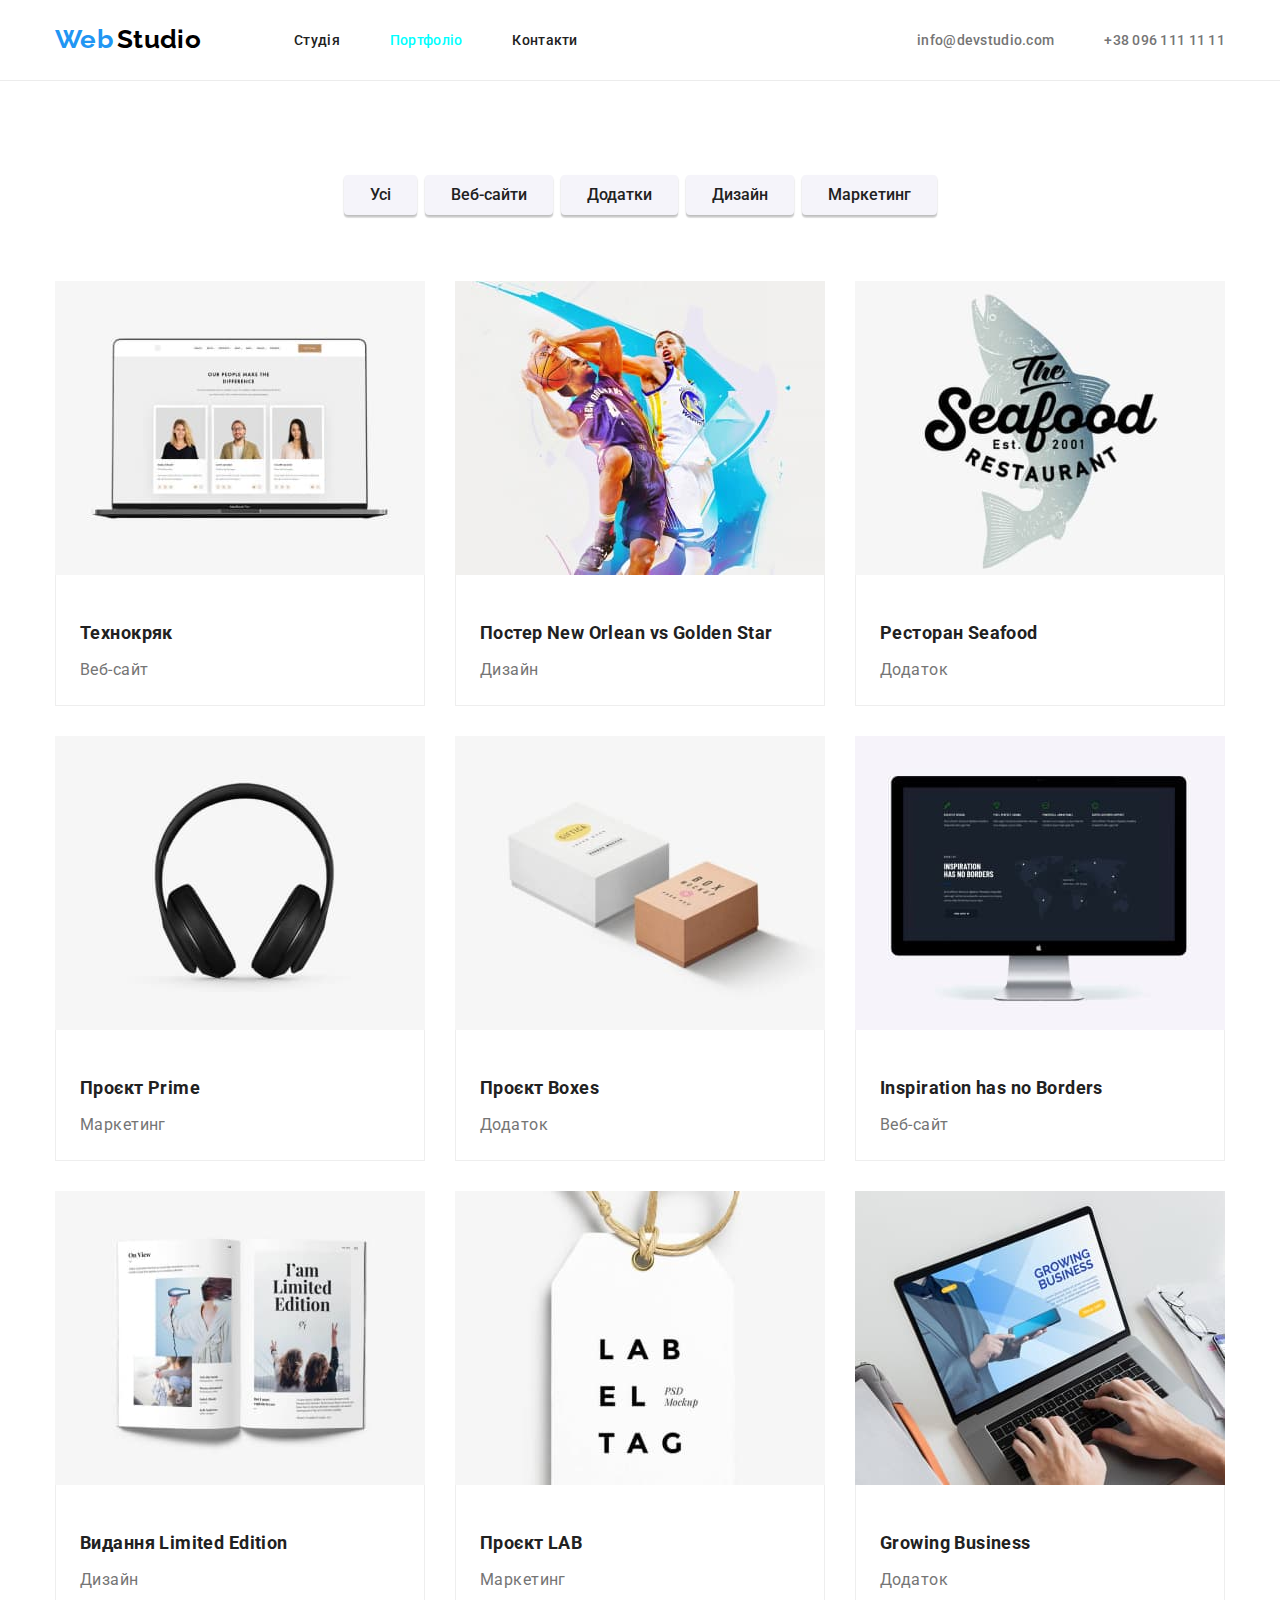
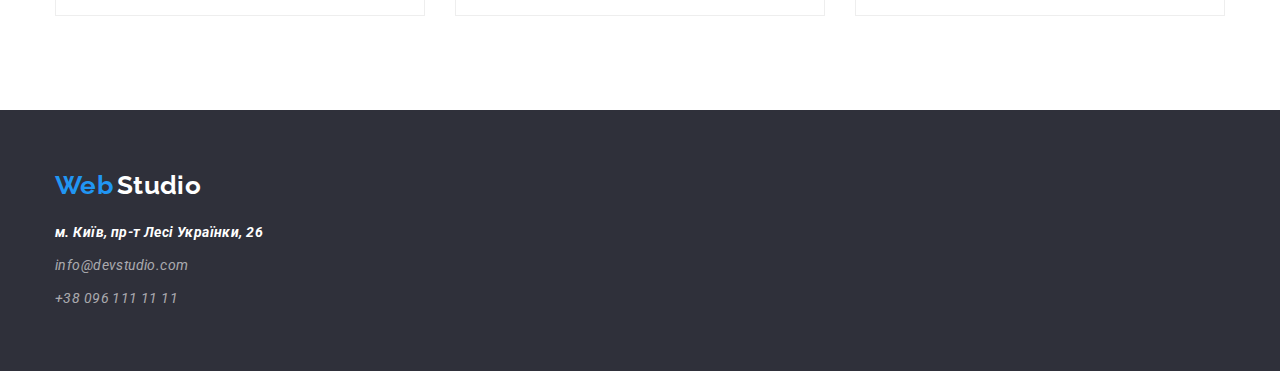
==== portfolio.html @ d98c84aa "start" ====
<!DOCTYPE html>
<html lang="uk">
  <head>
    <meta charset="UTF-8" />
    <meta http-equiv="X-UA-Compatible" content="IE=edge" />
    <meta name="viewport" content="width=device-width, initial-scale=1.0" />
    <title>Портфоліо</title>
    <link rel="stylesheet" href="./styles/styles.css" />
    <link
      href="https://fonts.googleapis.com/css2?family=Raleway:wght@700&family=Roboto:wght@400;500;700;900&display=swap"
      rel="stylesheet"
    />
    <link
      rel="stylesheet"
      href="https://cdnjs.cloudflare.com/ajax/libs/modern-normalize/1.1.0/modern-normalize.min.css"
    />
    
  </head>
  <body class="page">
    <header class="header">
      <div class="container">
        <div class="main-nav">
          <a href="https://denysabramets.github.io/goit-markup-hw-02/index.html" class="logo">
            <span lang="en" class="logo-link">Web</span>
            <span lang="en" class="logo-black">Studio</span>
          </a>
        
          <nav>
            <ul class="site-nav list">
              <li class="item"><a href="./index.html" class="link">Студія</a></li>
              <li class="item"><a href="./portfolio.html" class="link current">Портфоліо</a></li>
              <li class="item"><a href="#" class="link">Контакти</a></li>
            </ul>
          </nav>
          <ul class="link-nav list">
            <li class="item">
              <a href="mailto:info@devstudio.com" class="link">info@devstudio.com</a>
            </li>
            <li class="item">
              <a href="tel:+380961111111" class="link">+38 096 111 11 11</a>
            </li>
          </ul>
        </div>
    </div>
    </header>
    <main>
      <section class=" section ">
        <div class="container">
        <h1 hidden class="visually-hidden">Фільтри</h1>
        <ul class="filters list">
          <li class="box"><button type="button" class="button">Усі</button></li>
          <li class="box"><button type="button" class="button">Веб-сайти</button></li>
          <li class="box"><button type="button" class="button">Додатки</button></li>
          <li class="box"><button type="button" class="button">Дизайн</button></li>
          <li class="box"><button type="button" class="button">Маркетинг</button></li>
        </ul>
      
          <ul class="gallery list">
            <li class="card">
              <div ><a href=""  class="text-card">
                <img src="./images/photo1.jpg" alt="відкритий ноутбук із сторінкою" width="370" />
                <div class="box"><h2 class="gallery-item">Технокряк</h2>
                <p class="gallery-text">Веб-сайт</p></div>
              </a></div>
            </li>
            <li class="card">
              <div ><a href=""  class="text-card"><img src="./images/photo2.jpg" alt="два гравця іграють у баскетбол" width="370" />
                <div class="box"><h2 class="gallery-item" lang="en">Постер New Orlean vs Golden Star</h2>
                <p class="gallery-text">Дизайн</p></div>
              </a></div>
            </li>
            <li class="card">
              <div ><a href=""  class="text-card"><img src="./images/photo3.jpg" alt="лого" width="370" />
                <div class="box"><h2 class="gallery-item" lang="en">Ресторан Seafood</h2>
                <p class="gallery-text">Додаток</p></div>
              </a></div>
            </li>
            <li class="card">
              
              <div ><a href=""  class="text-card"><img src="./images/photo4.jpg" alt="навушники" width="370" />
                <div class="box"><h2 class="gallery-item" lang="en">Проєкт Prime</h2>
                <p class="gallery-text">Маркетинг</p></div>
              </a></div>
            </li>
            <li class="card"> 
              <div ><a href=""  class="text-card"><img src="./images/photo5.jpg" alt="навушники" width="370" />
                <div class="box"><h2 class="gallery-item" lang="en">Проєкт Boxes</h2>
                <p class="gallery-text">Додаток</p></div>
              </a></div>
            </li>
            <li class="card">
              <div ><a href="" class="text-card"><img src="./images/photo6.jpg" alt="дві коробки" width="370" />
                <div class="box"><h2 class="gallery-item" lang="en">Inspiration has no Borders</h2>
                <p class="gallery-text">Веб-сайт</p></div>
              </a></div>
            </li>
            <li class="card">
              <div ><a href=""  class="text-card"><img src="./images/photo7.jpg" alt="книга" width="370" />
                <div class="box"><h2 class="gallery-item" lang="en">Видання Limited Edition</h2>
                <p class="gallery-text">Дизайн</p></div>
              </a></div>
            </li>
            <li class="card">
              <div ><a href="" class="text-card"><img src="./images/photo8.jpg" alt="лого компаніЇ" width="370" />
                <div class="box"><h2 class="gallery-item" lang="en">Проєкт LAB</h2>
                <p class="gallery-text">Маркетинг</p></div>
              </a></div>
            </li>
            <li class="card">
              <div ><a href="" class="text-card"><img src="./images/photo9.jpg" alt="ноутбук і лого компаніЇ" width="370" />
                <div class="box"><h2 class="gallery-item" lang="en">Growing Business</h2>
                <p class="gallery-text">Додаток</p></div>
              </a></div>
            </li>
          </ul>
          </div>
        
      
      </section>
    </main>

    <footer class="footer">
      <div class="container">
        <div class="down"><a href="https://denysabramets.github.io/goit-markup-hw-02/index.html" class="logo ">
            <span lang="en" class="logo-link">Web</span>
            <span lang="en" class="logo-header">Studio</span>
          </a></div>
        <address class="address">
          <ul class="list">
            <li class="adress-up">
              <a href="https://goo.gl/maps/JBx5iPBna97AmBD86" target="_blank" rel="noopener noreferrer noflow"
                class="address-map">м. Київ, пр-т Лесі Українки, 26</a>
            </li>
            <li class="adress-down">
              <a href="mailto:info@devstudio.com" class="address-text">info@devstudio.com</a>
            </li>
            <li class="adress-down">
              <a href="tel:+380961111111" class="address-text">+38 096 111 11 11</a>
            </li>
          </ul>
        </address>
      </div>
    </footer>
  </body>
</html>
---- styles/styles.css ----
:root {
  --primary-text-color: #212121;
  --title-text-color: #757575;
  --white-color: #ffffff;
  --blue-color: #2196f3;
  --black-color: #000000;
  --address-text-color: rgba(255, 255, 255, 0.6);
  --primary-background: #f5f5f5;
  --secondary-background: #2f303a;
  --section-background: #f5f4fa;
}
.list {
  list-style: none;
  padding: 0;
  margin: 0;
}

.container {
  margin-left: auto;
  margin-right: auto;
  width: 1200px;
  padding-left: 15px;
  padding-right: 15px;
}

.section {
  padding-top: 94px;
  padding-bottom: 94px;
}
.page {
  background-color: var(--white-color);
  color: var(--primary-text-color);
  font-family: Roboto, sans-serif;
  font-weight: 700;
  letter-spacing: 0.03em;
  font-size: 14px;
}
.logo-link {
  color: #2196f3;
  font-family: "Raleway", sans-serif;

  font-size: 26px;
  line-height: 1.2;
}

.header {
  border-bottom: 1px solid #ececec;
}
.logo-header {
  color: var(--white-color);
  font-family: "Raleway", sans-serif;
  font-size: 26px;
  line-height: 1.2;
}
.logo-black {
  color: var(--black-color);
  font-family: "Raleway", sans-serif;
  font-size: 26px;
  line-height: 1.2;
}

/* Навігація */
.up {
  margin-left: 215px;
}

.site-nav {
  display: flex;
  margin-left: 93px;
}
.site-nav .item + .item {
  margin-left: 50px;
}
/* .site-nav>.item:not(:last-child){
  margin-right: 50px;
} */
.link-nav {
  display: flex;
  align-items: baseline;
  margin-left: auto;
}
.link-nav .item + .item {
  margin-left: 50px;
}
.main-nav {
  display: flex;
  align-items: center;
}
.site-nav .link {
  display: block;
  padding-top: 32px;
  padding-bottom: 32px;
  font-weight: 500;
  line-height: 1.15;
  letter-spacing: 0.02em;
  text-decoration: none;
  color: var(--primary-text-color);
}
.site-nav .link:hover,
.site-nav .link:focus {
  color: var(--blue-color);
}

.logo-black:active,
.logo-link:active,
.site-nav .link:active {
  color: red;
}
.site-nav .link.current {
  color: aqua;
}
.link-nav .link {
  font-weight: 500;
  line-height: 1.15;
  letter-spacing: 0.02em;
  text-decoration: none;
  color: var(--title-text-color);
}
.link-nav .link:hover,
.link-nav .link:focus {
  color: var(--blue-color);
}
.link-nav .link:active {
  color: tomato;
}
/* class="Hero" */
.hero {
  background-color: var(--secondary-background);
  height: 600px;

  text-align: center;
}
.hero .title {
  color: var(--white-color);
  margin-top: 0;
  margin-bottom: 30px;
  padding-top: 200px;
  font-weight: 900;
  font-size: 44px;
  line-height: 1.36;
  text-align: center;
  letter-spacing: 0.06em;
  text-transform: uppercase;
  
}

/* class="Features" */
.features-text {
  color: var(--title-text-color);

  font-weight: 400;
  line-height: 1.71;
  margin-top: 10px;
  margin-bottom: 0px;
  min-width: 270px;
}
.features {
  display: flex;
 
}
.features .box + .box {
  margin-right: 30px;
}
.features .box {
  display: block;
}

.flex {
  display: flex;
}

.flex .box + .box {
  margin-left: 30px;
}

.features-title {
  margin-top: 0px;
  margin-bottom: 0px;
  font-weight: 700;
  font-size: 14px;
  line-height: 16px;
  letter-spacing: 0.03em;
  text-transform: uppercase;
  color: var(--primary-text-color);
}

/* class="TEAM" */
.section .team,
.section .item {
  font-size: 36px;
  line-height: 1.17;
  text-align: center;
  margin-top: 0px;
  margin-bottom: 50px;
}

.first {
  padding-top: 94px;
  padding-bottom: 0px;
}


.list-team {
  display: flex;
}

.section-image {
  box-shadow: 0px 1px 3px rgba(0, 0, 0, 0.12), 0px 1px 1px rgba(0, 0, 0, 0.14),
    0px 2px 1px rgba(0, 0, 0, 0.2);
  border-radius: 0px 0px 4px 4px;
  background-color: #ffffff;
  width: 270px;
  text-align: center;
}
.section-image .name {
  margin-top: 30px;
  margin-bottom: 0px;
}
.section-image .img {
  display: block;
}
.section-image:not(:last-child) {
  margin-right: 30px;
}
.last {
  background-color: var(--section-background);
}



.list-team .text {
  color: var(--title-text-color);
  font-weight: 400;
  font-size: 16px;
  line-height: 1.19;
  margin-bottom: 30px;
  margin-top: 10px;
}
/* Футер */
.footer {
  background-color: var(--secondary-background);
}
.down {
  padding-top: 60px;
}

.address-text {
  color: var(--address-text-color);
  font-weight: 400;
  line-height: 1.71;

  text-decoration: none;
}
.address-map {
  color: var(--white-color);

  line-height: 1.71;

  text-decoration: none;
  
}
.adress-up {
  padding-top: 20px;
}
.adress-down {
  margin-top: 9px;
  

}
.address{
  padding-bottom: 60px;
}

.address-text:hover,
.address-text:focus {
  color: var(--blue-color);
}
.address-text:active,
.address-map:active {
  color: tomato;
}
/* Button */
.hero .button {
  background-color: var(--blue-color);
  color: var(--white-color);
  cursor: pointer;
  font-family: inherit;
  font-size: 16px;
  line-height: 1.88;
  letter-spacing: 0.06em;
  border: 0;
  box-shadow: 0px 4px 4px rgba(0, 0, 0, 0.15);
  border-radius: 4px;
  padding: 10px 32px;
  display: inline-block;
  min-width: 216px;
  text-align: center;
}
/* ПОРТФОЛІО */

/* Кнопки Флекс */
.filters {
  display: flex;
  justify-content: center;
  margin-bottom: 66px;
}
.filters .box + .box {
  margin-left: 8px;
}
.gallery {
  display: flex;
  flex-wrap: wrap;
  width: 1200px;
}
.gallery .card {
  width: 370px;
  margin-right: 30px;
  margin-bottom: 30px;
}

.card {
  background-color: var(--white-color);
  display: block;
}
img {
  display: block;
}
.gallery .card:nth-child(3n) {
  margin-right: 0;
}

.gallery .card:nth-last-child(-n + 3) {
  margin-bottom: 0;
}

.text-card,
.logo {
  text-decoration: none;
}
.card .box {
  padding-left: 24px;
  padding-right: 24px;
  padding-top: 20px;
  border-left: 1px solid #eeeeee;
  border-right: 1px solid #eeeeee;
  border-bottom: 1px solid #eeeeee;
}

.filters .button {
  background-color: var(--section-background);
  color: var(--primary-text-color);
  cursor: pointer;
  font-weight: 500;
  font-size: 16px;
  line-height: 1.62;
  border: 1px solid transparent;
  box-shadow: 0px 3px 1px rgba(0, 0, 0, 0.1), 0px 1px 2px rgba(0, 0, 0, 0.08),
    0px 2px 2px rgba(0, 0, 0, 0.12);
  border-radius: 4px;
  padding: 6px 25px;
  display: inline-block;
  text-align: center;
}
.filters .button:hover,
.filters .button:focus,
.address-text:hover,
.address-text:focus {
  color: var(--blue-color);
}
.filters .button:active,
.hero .button:active {
  color: tomato;
}
.gallery-item {
  font-size: 18px;
  line-height: 2;
  color: var(--primary-text-color);
  margin-top: 20px;
  margin-bottom: 0px;
}

.gallery-text {
  font-weight: 400;
  font-size: 16px;
  line-height: 1.88;
  color: var(--title-text-color);
  margin-top: 4px;
  margin-bottom: 20px;
}
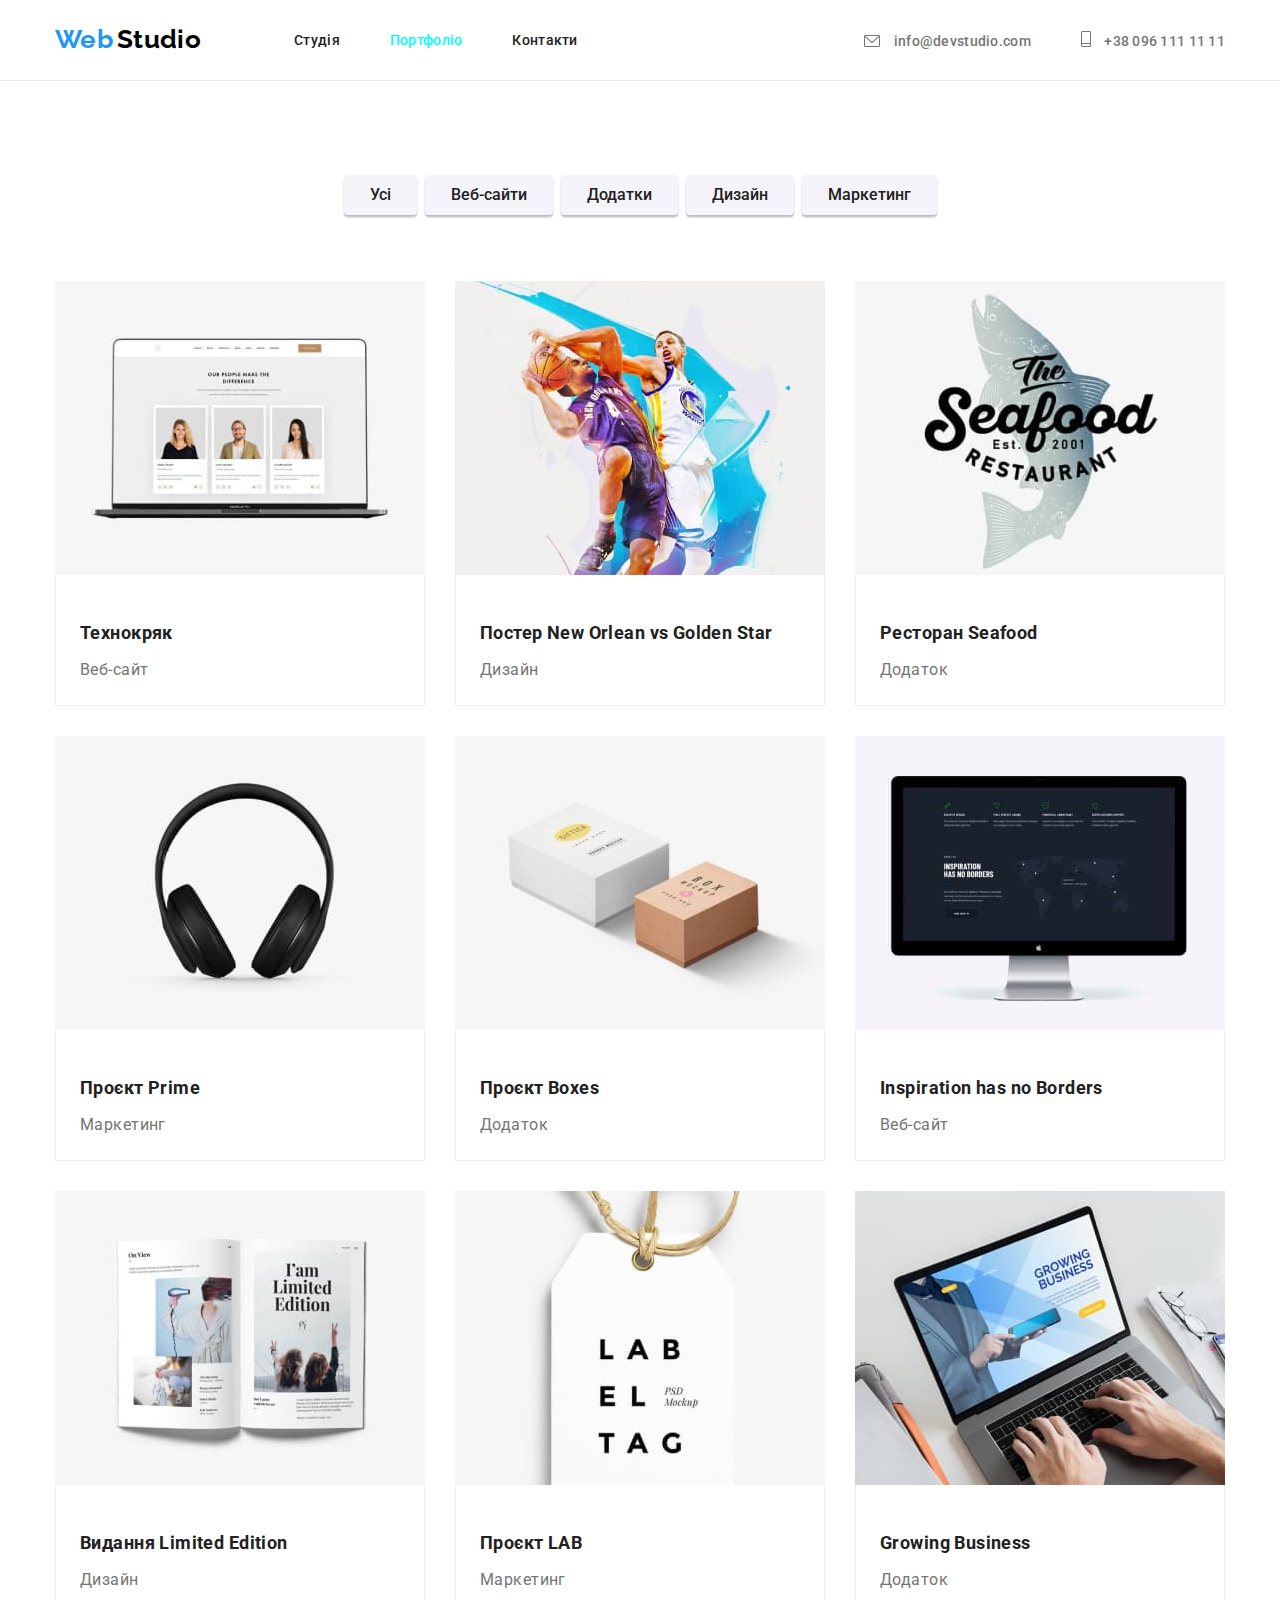
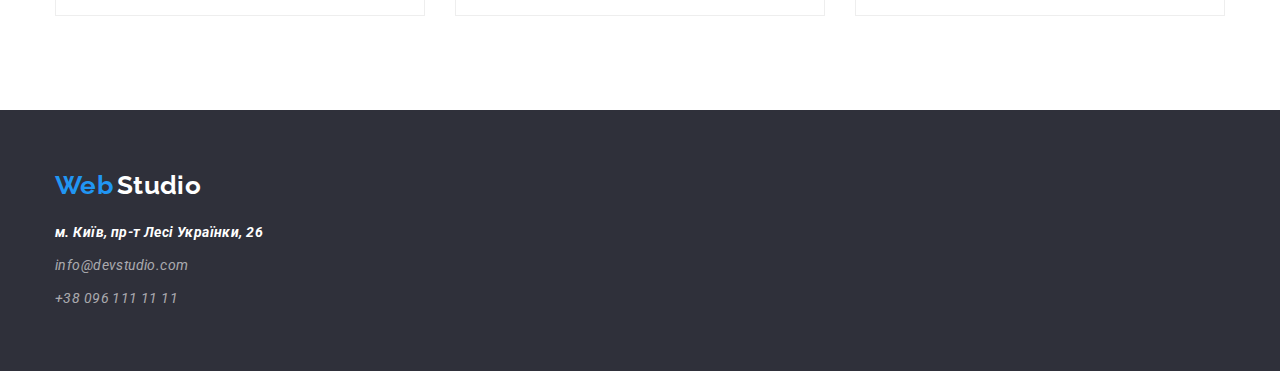
==== commit 24140ac3: "starthw" ====
--- a/portfolio.html
+++ b/portfolio.html
@@ -33,10 +33,10 @@
             </ul>
           </nav>
           <ul class="link-nav list">
-            <li class="item">
+            <li class="item logo-mail">
               <a href="mailto:info@devstudio.com" class="link">info@devstudio.com</a>
             </li>
-            <li class="item">
+            <li class="item logo-phone">
               <a href="tel:+380961111111" class="link">+38 096 111 11 11</a>
             </li>
           </ul>
--- a/styles/styles.css
+++ b/styles/styles.css
@@ -78,6 +78,8 @@
   display: flex;
   align-items: baseline;
   margin-left: auto;
+  text-align: center;
+
 }
 .link-nav .item + .item {
   margin-left: 50px;
@@ -123,13 +125,48 @@
 .link-nav .link:active {
   color: tomato;
 }
+.logo-mail::before{
+  content: "";
+  width: 16px;
+  height: 12px;
+  background-image: url(../images/mail.svg);
+  display:inline-flex;
+  margin-right:10px;
+  padding: 1px;
+ 
+}
+.logo-phone::before {
+  content: "";
+  width: 10px;
+  height: 16px;
+  background-image: url(../images/phone.svg);
+  display: inline-flex;
+  margin-right: 10px;
+  padding: 1px;
+
+}
+
 /* class="Hero" */
 .hero {
   background-color: var(--secondary-background);
   height: 600px;
-
-  text-align: center;
-}
+  min-width: 1600px;
+  text-align: center;
+  background-image: linear-gradient(
+      to right,
+      rgba(47, 48, 58, 0.4),
+      rgba(47, 48, 58, 0.4)
+    ),
+    url(../images/background.jpg);
+  background-repeat: no-repeat;
+  background-size: cover;
+  background-position: center;
+  margin-left: auto;
+  margin-right: auto;
+  /* url(../images/background.jpg) */
+}
+
+
 .hero .title {
   color: var(--white-color);
   margin-top: 0;
@@ -141,7 +178,6 @@
   text-align: center;
   letter-spacing: 0.06em;
   text-transform: uppercase;
-  
 }
 
 /* class="Features" */
@@ -156,10 +192,10 @@
 }
 .features {
   display: flex;
- 
+  height: 270px;
 }
 .features .box + .box {
-  margin-right: 30px;
+  margin-left: 30px;
 }
 .features .box {
   display: block;
@@ -183,6 +219,74 @@
   text-transform: uppercase;
   color: var(--primary-text-color);
 }
+.icon-antenna::before{
+  content: "";
+  background-image: url(../images/antenna.svg);
+  display:block;
+  height: 120px;
+  background-position: center;
+  background-size: 70px;
+  padding: 25px 100px;
+  margin-bottom: 30px;
+  background-repeat: no-repeat;
+  background-color:var(--section-background);
+    border-radius: 4px;
+    
+}
+.icon-clock::before {
+  content: "";
+  background-image: url(../images/clock.svg);
+  display: block;
+  height: 120px;
+  background-position: center;
+  padding: 25px 100px;
+  background-size: 70px;
+  margin-bottom: 30px;
+  background-repeat: no-repeat;
+  background-color: var(--section-background);
+  border-radius: 4px;
+
+
+
+
+
+}
+.icon-diagram::before {
+  content: "";
+  background-image: url(../images/diagram.svg);
+  display: block;
+height: 120px;
+  background-position: center;
+  background-size: 70px;
+  padding: 25px 100px;
+  margin-bottom: 30px;
+  background-repeat: no-repeat;
+  background-color: var(--section-background);
+  border-radius: 4px;
+
+
+
+
+
+}
+.icon-astronaut::before {
+  content: "";
+  background-image: url(../images/astronaut.svg);
+  display: block;
+  height: 120px;
+    background-position: center;
+    background-size: 70px;
+    padding: 25px 100px;
+    margin-bottom: 30px;
+    background-repeat: no-repeat;
+    background-color: var(--section-background);
+    border-radius: 4px;
+
+
+
+
+
+}
 
 /* class="TEAM" */
 .section .team,
@@ -198,7 +302,6 @@
   padding-top: 94px;
   padding-bottom: 0px;
 }
-
 
 .list-team {
   display: flex;
@@ -226,8 +329,6 @@
   background-color: var(--section-background);
 }
 
-
-
 .list-team .text {
   color: var(--title-text-color);
   font-weight: 400;
@@ -257,17 +358,14 @@
   line-height: 1.71;
 
   text-decoration: none;
-  
 }
 .adress-up {
   padding-top: 20px;
 }
 .adress-down {
   margin-top: 9px;
-  
-
-}
-.address{
+}
+.address {
   padding-bottom: 60px;
 }
 
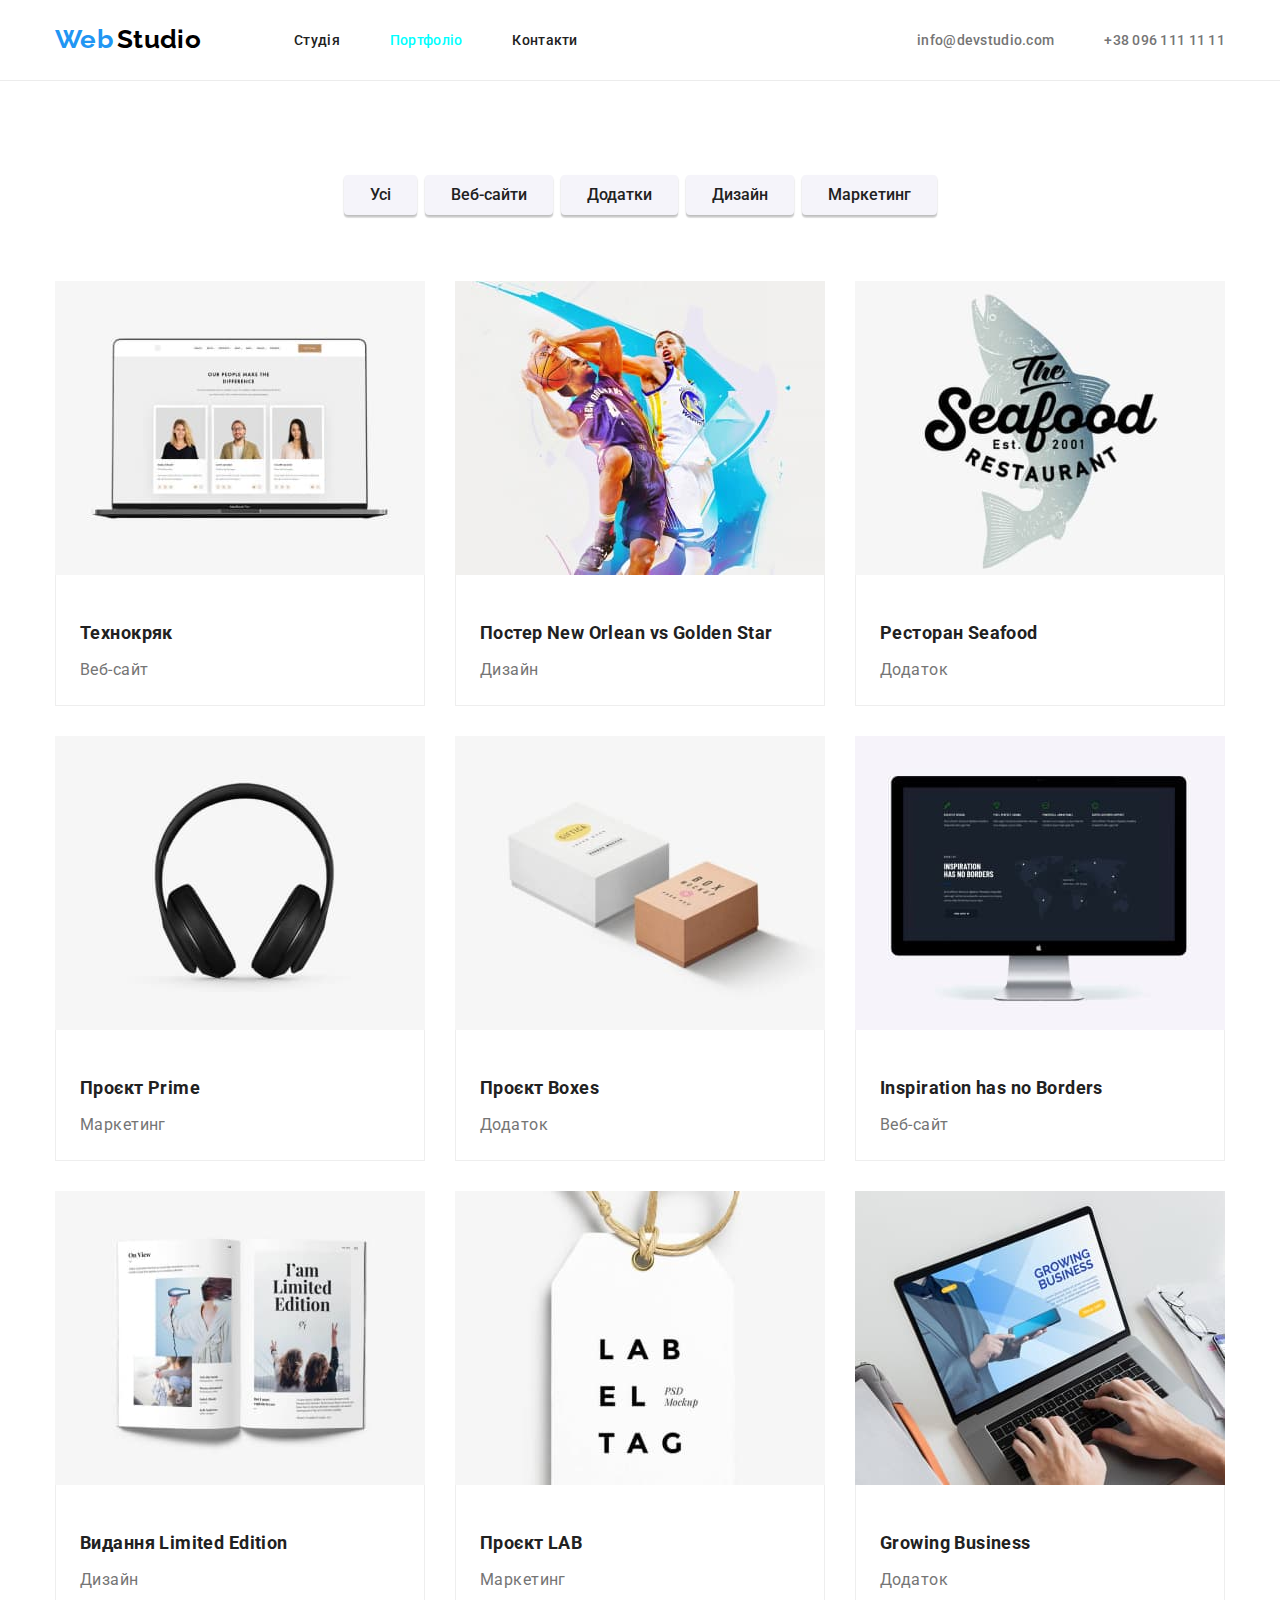
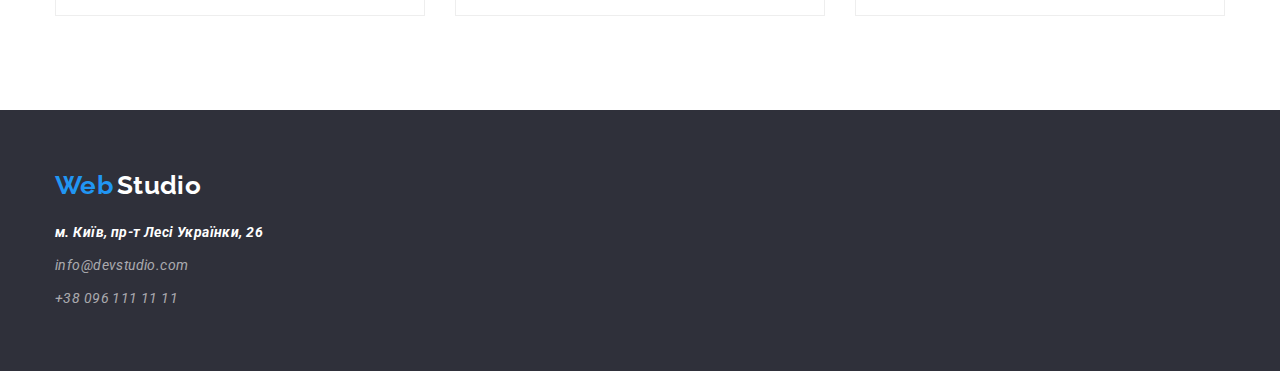
==== commit 5bac2e97: "hw" ====
--- a/portfolio.html
+++ b/portfolio.html
@@ -30,10 +30,13 @@
               <li class="item"><a href="./index.html" class="link">Студія</a></li>
               <li class="item"><a href="./portfolio.html" class="link current">Портфоліо</a></li>
               <li class="item"><a href="#" class="link">Контакти</a></li>
+              
             </ul>
           </nav>
           <ul class="link-nav list">
             <li class="item logo-mail">
+              
+      
               <a href="mailto:info@devstudio.com" class="link">info@devstudio.com</a>
             </li>
             <li class="item logo-phone">
--- a/styles/styles.css
+++ b/styles/styles.css
@@ -113,11 +113,15 @@
 }
 .link-nav .link {
   font-weight: 500;
+  font-size: 14px;
   line-height: 1.15;
   letter-spacing: 0.02em;
   text-decoration: none;
   color: var(--title-text-color);
-}
+  
+}
+.link-nav .item{
+justify-items: center;}
 .link-nav .link:hover,
 .link-nav .link:focus {
   color: var(--blue-color);
@@ -125,26 +129,19 @@
 .link-nav .link:active {
   color: tomato;
 }
-.logo-mail::before{
-  content: "";
-  width: 16px;
-  height: 12px;
-  background-image: url(../images/mail.svg);
-  display:inline-flex;
+.icon-mail{
   margin-right:10px;
-  padding: 1px;
- 
-}
-.logo-phone::before {
-  content: "";
-  width: 10px;
-  height: 16px;
-  background-image: url(../images/phone.svg);
-  display: inline-flex;
-  margin-right: 10px;
-  padding: 1px;
-
-}
+  fill: currentColor;
+    vertical-align: -0.15em;
+  
+    
+  }
+  .link-nav .icon-mail:hover,.icon-mail:focus{
+    fill:var(--blue-color)
+  }
+
+
+
 
 /* class="Hero" */
 .hero {
@@ -219,74 +216,51 @@
   text-transform: uppercase;
   color: var(--primary-text-color);
 }
-.icon-antenna::before{
-  content: "";
-  background-image: url(../images/antenna.svg);
-  display:block;
-  height: 120px;
-  background-position: center;
-  background-size: 70px;
-  padding: 25px 100px;
-  margin-bottom: 30px;
-  background-repeat: no-repeat;
-  background-color:var(--section-background);
-    border-radius: 4px;
-    
-}
-.icon-clock::before {
-  content: "";
-  background-image: url(../images/clock.svg);
-  display: block;
-  height: 120px;
-  background-position: center;
-  padding: 25px 100px;
-  background-size: 70px;
-  margin-bottom: 30px;
-  background-repeat: no-repeat;
-  background-color: var(--section-background);
-  border-radius: 4px;
-
-
-
-
-
-}
-.icon-diagram::before {
-  content: "";
-  background-image: url(../images/diagram.svg);
-  display: block;
+.icon-features{
+display: inline-flex;
+background-color: #f5f4fa;
+align-items: center;
+justify-content: center;
+width: 270px;
 height: 120px;
-  background-position: center;
-  background-size: 70px;
-  padding: 25px 100px;
-  margin-bottom: 30px;
-  background-repeat: no-repeat;
-  background-color: var(--section-background);
-  border-radius: 4px;
-
-
-
-
-
-}
-.icon-astronaut::before {
-  content: "";
-  background-image: url(../images/astronaut.svg);
-  display: block;
-  height: 120px;
-    background-position: center;
-    background-size: 70px;
-    padding: 25px 100px;
+margin-bottom: 30px;
+
+}
+.icon-team{
+  display:inline-flex;
+    justify-content: center;
+    align-items: center;
+    width: 44px;
+    height: 44px;
     margin-bottom: 30px;
-    background-repeat: no-repeat;
-    background-color: var(--section-background);
-    border-radius: 4px;
-
-
-
-
-
-}
+    border-radius: 50%;
+    fill:#AFB1B8; 
+}
+.icon-team:hover{
+  background-color: #2196f3;
+  box-shadow: 0px 4px 4px 0px #00000040;
+  
+}
+.icon-team:not(:last-child){
+      margin-left: 10px;
+}
+.icon-sprite{
+  fill: #AFB1B8;
+  
+}
+
+
+.icon-sprite:hover{
+  fill: white;
+  
+}
+
+
+
+
+
+
+
 
 /* class="TEAM" */
 .section .team,
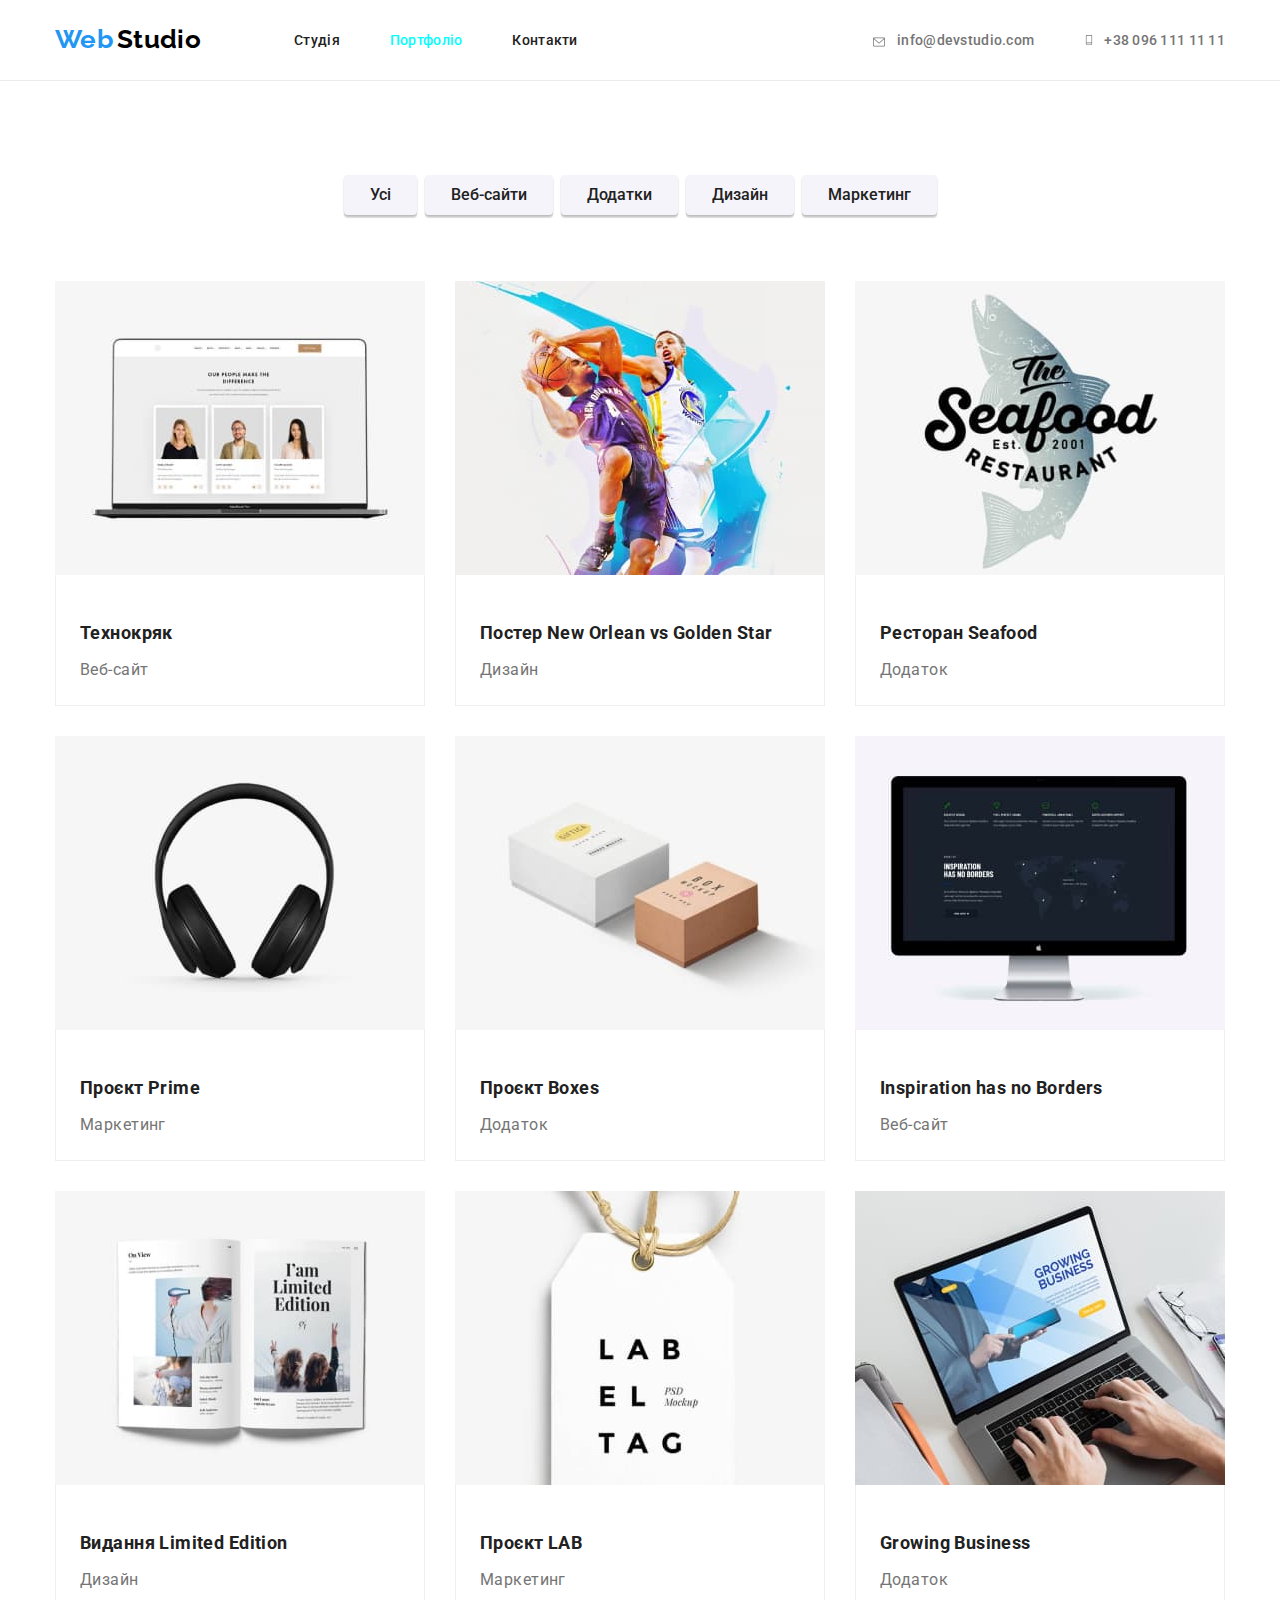
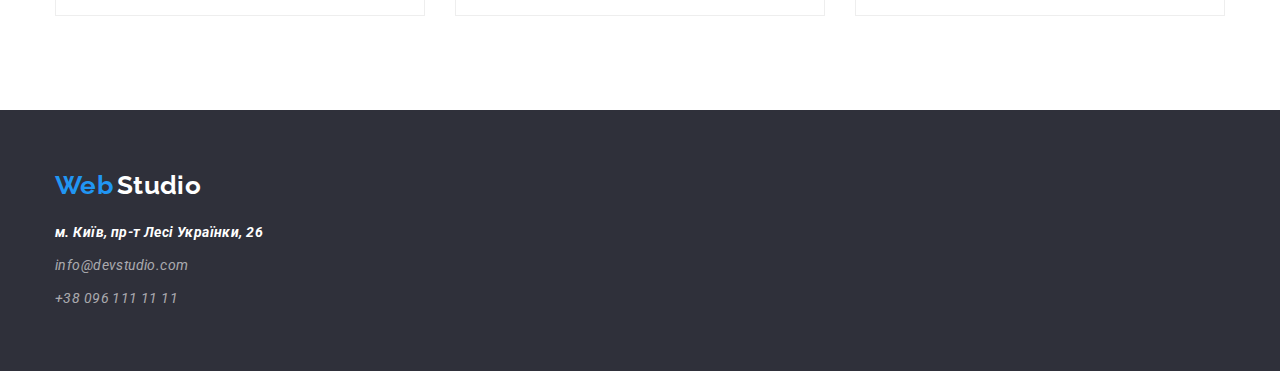
==== commit e8b5a313: "hw" ====
--- a/portfolio.html
+++ b/portfolio.html
@@ -34,13 +34,16 @@
             </ul>
           </nav>
           <ul class="link-nav list">
-            <li class="item logo-mail">
-              
-      
-              <a href="mailto:info@devstudio.com" class="link">info@devstudio.com</a>
+            <li class="item ">
+          
+              <a href="mailto:info@devstudio.com" class="link"><svg width="16px" height="12px" class="icon-mail">
+                  <use href="./images/icon.svg#icon-mail"></use>
+                </svg>info@devstudio.com</a>
             </li>
             <li class="item logo-phone">
-              <a href="tel:+380961111111" class="link">+38 096 111 11 11</a>
+              <a href="tel:+380961111111" class="link"><svg width="10px" height="16px" class="icon-mail">
+                  <use href="./images/icon.svg#icon-Phone"></use>
+                </svg>+38 096 111 11 11</a>
             </li>
           </ul>
         </div>
--- a/styles/styles.css
+++ b/styles/styles.css
@@ -234,26 +234,27 @@
     height: 44px;
     margin-bottom: 30px;
     border-radius: 50%;
-    fill:#AFB1B8; 
-}
-.icon-team:hover{
+    fill:#AFB1B8;
+    
+}
+.icon-team>:hover,
+.icon-team>:focus{
   background-color: #2196f3;
   box-shadow: 0px 4px 4px 0px #00000040;
+  fill: white;
   
 }
 .icon-team:not(:last-child){
       margin-left: 10px;
 }
-.icon-sprite{
+
+.icon-team>a{
+  display: inline-flex;
+  padding: 12px;
   fill: #AFB1B8;
-  
-}
-
-
-.icon-sprite:hover{
-  fill: white;
-  
-}
+  border-radius: 50%;
+}
+
 
 
 
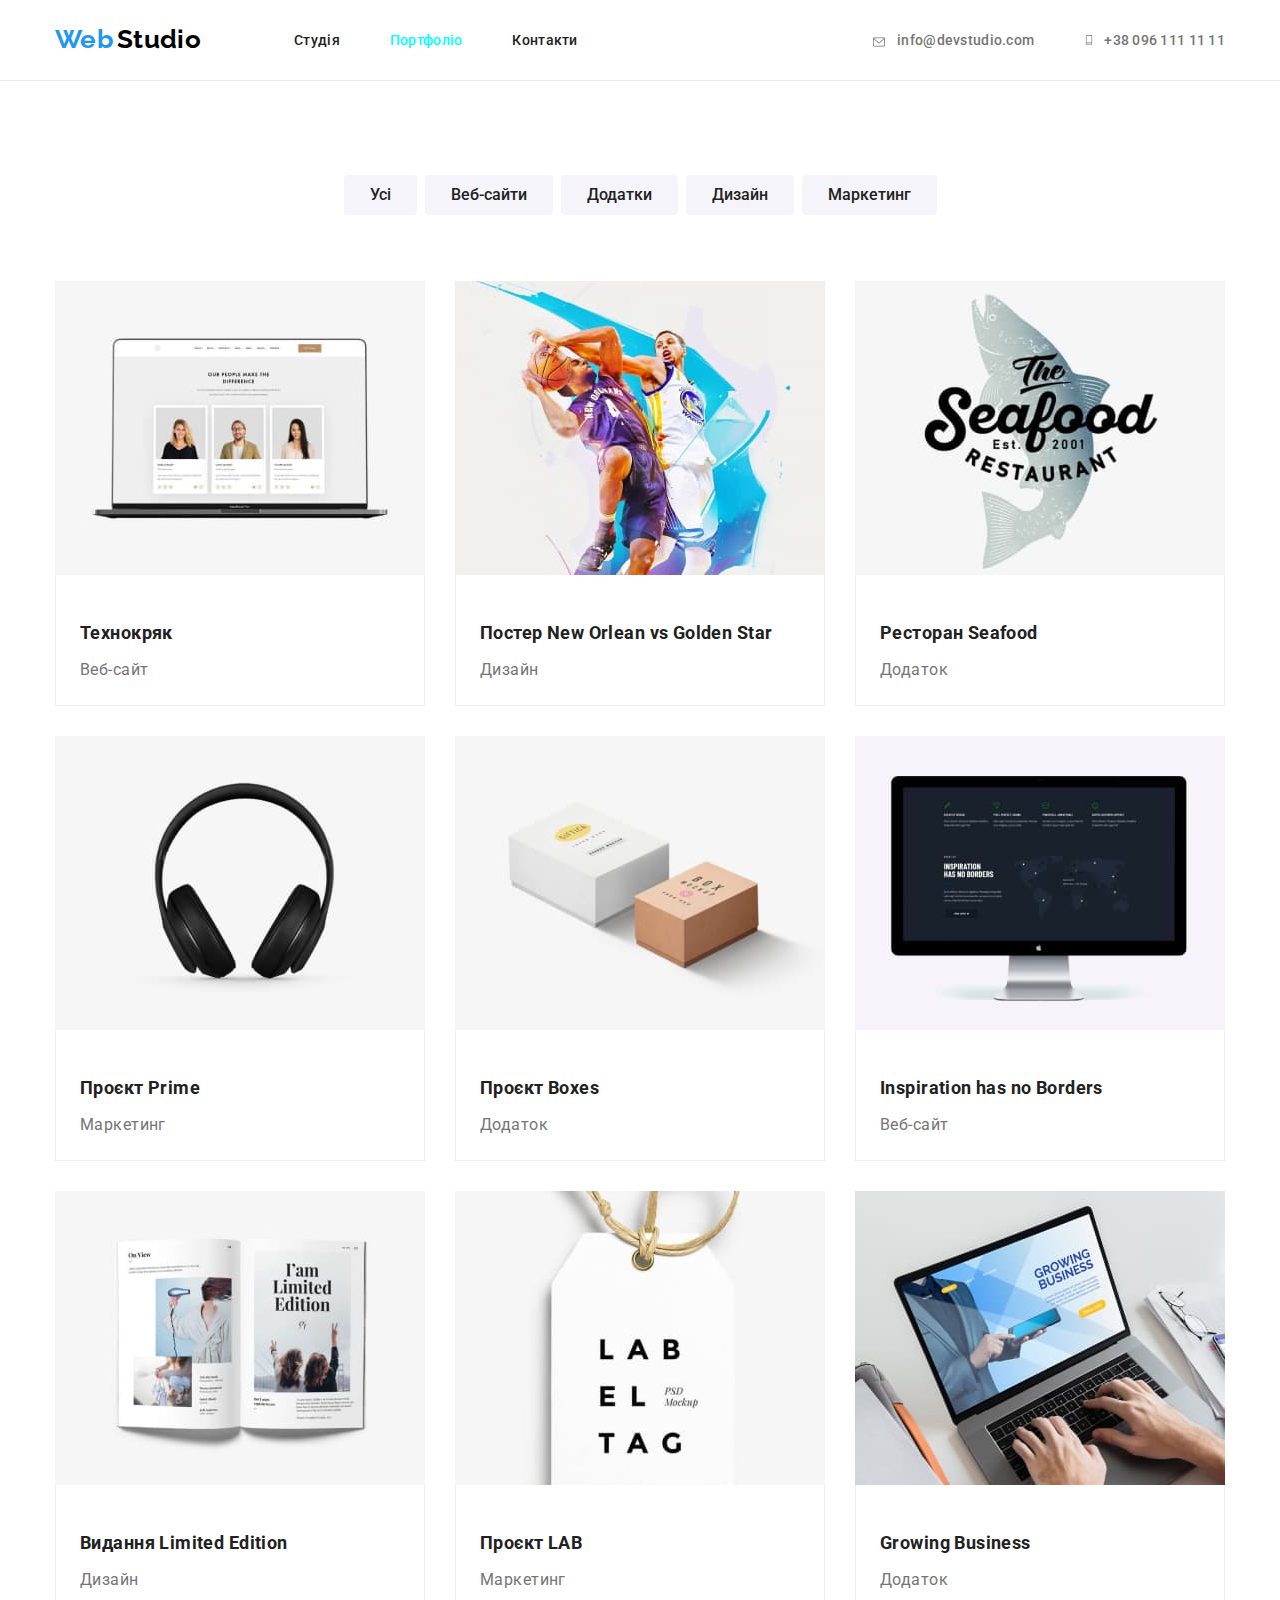
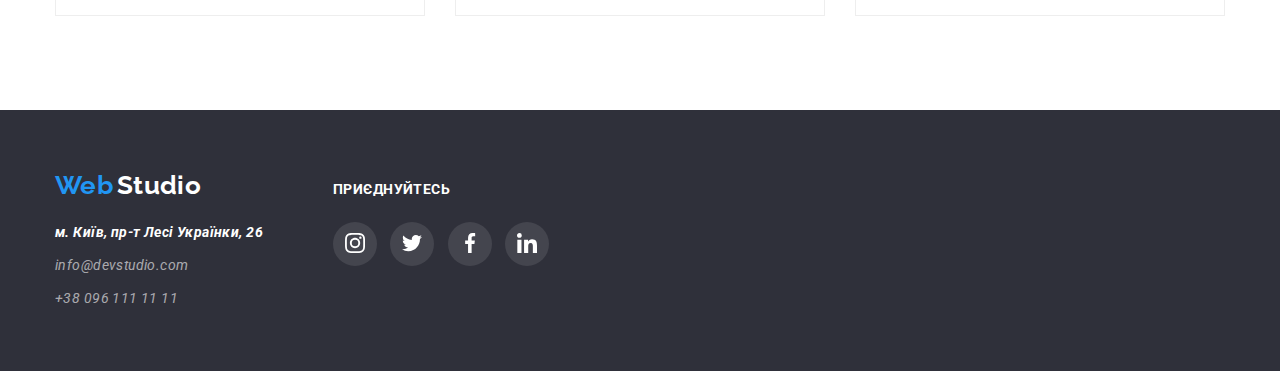
==== commit 004295dd: "HW" ====
--- a/portfolio.html
+++ b/portfolio.html
@@ -127,25 +127,62 @@
 
     <footer class="footer">
       <div class="container">
-        <div class="down"><a href="https://denysabramets.github.io/goit-markup-hw-02/index.html" class="logo ">
-            <span lang="en" class="logo-link">Web</span>
-            <span lang="en" class="logo-header">Studio</span>
-          </a></div>
-        <address class="address">
-          <ul class="list">
-            <li class="adress-up">
-              <a href="https://goo.gl/maps/JBx5iPBna97AmBD86" target="_blank" rel="noopener noreferrer noflow"
-                class="address-map">м. Київ, пр-т Лесі Українки, 26</a>
-            </li>
-            <li class="adress-down">
-              <a href="mailto:info@devstudio.com" class="address-text">info@devstudio.com</a>
-            </li>
-            <li class="adress-down">
-              <a href="tel:+380961111111" class="address-text">+38 096 111 11 11</a>
-            </li>
-          </ul>
-        </address>
+        <div class="two-box">
+          <div class="footer-adress">
+            <div class="down"><a href="https://denysabramets.github.io/goit-markup-hw-02/index.html" class="logo ">
+                <span lang="en" class="logo-link">Web</span>
+                <span lang="en" class="logo-header">Studio</span>
+              </a></div>
+            <address class="address">
+              <ul class=" list">
+                <li class="adress-up">
+                  <a href="https://goo.gl/maps/JBx5iPBna97AmBD86" target="_blank" rel="noopener noreferrer noflow"
+                    class="address-map">м. Київ, пр-т Лесі Українки, 26</a>
+                </li>
+                <li class="adress-down">
+                  <a href="mailto:info@devstudio.com" class="address-text">info@devstudio.com</a>
+                </li>
+                <li class="adress-down">
+                  <a href="tel:+380961111111" class="address-text">+38 096 111 11 11</a>
+                </li>
+              </ul>
+            </address>
+          </div>
+          <div class="footer-sprite">
+            <h2 class="footer-post">Приєднуйтесь</h2>
+            <ul class=" sprite list">
+              <li class="display">
+                <a class="box-sprite" href="https://www.instagram.com/" target="_blank" rel="noreferrer noopener">
+                  <svg class="icon-sprite" width="20px" height="20px">
+                    <use href="./images/icon.svg#icon-instagram"></use>
+                  </svg></a>
+              </li>
+              <li class="display">
+                <a class="box-sprite" href="https://twitter.com/" target="_blank" rel="noreferrer noopener">
+                  <svg class="icon-sprite" width="20px" height="20px">
+                    <use href="./images/icon.svg#icon-twitter"></use>
+                  </svg></a>
+                </svg>
+              </li>
+              <li class="display"><a class="box-sprite" href="https://www.facebook.com/" target="_blank"
+                  rel="noreferrer noopener">
+                  <svg class="icon-sprite" width="20px" height="20px">
+                    <use href="./images/icon.svg#icon-facebook"></use>
+                  </svg></a></li>
+              <li class="display"><a class="box-sprite" href="https://www.linkedin.com/" target="_blank"
+                  rel="noreferrer noopener">
+                  <svg class="icon-sprite" width="20px" height="20px">
+                    <use href="./images/icon.svg#icon-linkedin"></use>
+                  </svg></a></li>
+            </ul>
+    
+    
+          </div>
+        </div>
+    
+    
       </div>
+    
     </footer>
   </body>
 </html>
--- a/styles/styles.css
+++ b/styles/styles.css
@@ -21,6 +21,7 @@
   width: 1200px;
   padding-left: 15px;
   padding-right: 15px;
+  
 }
 
 .section {
@@ -132,7 +133,7 @@
 .icon-mail{
   margin-right:10px;
   fill: currentColor;
-    vertical-align: -0.15em;
+    vertical-align: -0.17em;
   
     
   }
@@ -239,9 +240,9 @@
 }
 .icon-team>:hover,
 .icon-team>:focus{
-  background-color: #2196f3;
+  background-color: var(--blue-color);
   box-shadow: 0px 4px 4px 0px #00000040;
-  fill: white;
+  fill: var(--white-color);
   
 }
 .icon-team:not(:last-child){
@@ -312,13 +313,47 @@
   margin-bottom: 30px;
   margin-top: 10px;
 }
+/* Clients */
+.clients{
+  display: flex;
+}
+.clients-sprite{
+  outline: 1px solid #AFB1B8 ;
+  display: flex;
+  justify-content: center;
+  align-items: center;
+  width: 170px;
+  height: 92px;
+  fill: #AFB1B8;
+  padding: 16px 32px;
+
+}
+
+.clients>li:not(:last-child){
+  margin-right: 30px;
+}
+.clients-sprite:hover,
+.clients-sprite:focus{
+  fill:var(--blue-color);
+  outline: 1px solid var(--blue-color)
+  
+}
 /* Футер */
 .footer {
   background-color: var(--secondary-background);
-}
+  
+}
+.footer-adress{
+  display: inline-block;
+}
+
+
+
 .down {
   padding-top: 60px;
-}
+  
+}
+
 
 .address-text {
   color: var(--address-text-color);
@@ -369,6 +404,55 @@
   min-width: 216px;
   text-align: center;
 }
+/* Футер sprite */
+.footer-sprite {
+  display: inline-block;
+  margin-left: 70px;
+}
+.two-box{
+  display: inline-flex;
+  align-items: baseline;
+  
+}
+.display{
+  display: inline-flex;
+    justify-content: center;
+    align-items: center;
+    width: 44px;
+    height: 44px;
+    margin-top: 20px;
+    border-radius: 50%;
+    fill: #AFB1B8;
+    background-color:rgba(255, 255, 255, 0.1);
+
+}
+.box-sprite{
+  fill:var(--white-color);
+  padding: 12px;
+  
+}
+.display:hover,
+.display:focus{
+  background: var(--blue-color);
+}
+.display:not(:last-child){
+  margin-right: 10px;
+}
+
+
+
+
+.footer-post{
+  font-size: 14px;
+  line-height: 1.33px;
+  letter-spacing: 0.03em;
+  text-transform: uppercase;
+  color: var(--white-color);
+}
+
+
+
+
 /* ПОРТФОЛІО */
 
 /* Кнопки Флекс */
@@ -393,7 +477,14 @@
 
 .card {
   background-color: var(--white-color);
-  display: block;
+  display:inline-block;
+}
+
+.card:hover,
+.card:focus{
+
+  box-shadow: 0px 3px 1px rgba(0, 0, 0, 0.1), 0px 1px 2px rgba(0, 0, 0, 0.08),
+      0px 2px 2px rgba(0, 0, 0, 0.12);
 }
 img {
   display: block;
@@ -427,8 +518,7 @@
   font-size: 16px;
   line-height: 1.62;
   border: 1px solid transparent;
-  box-shadow: 0px 3px 1px rgba(0, 0, 0, 0.1), 0px 1px 2px rgba(0, 0, 0, 0.08),
-    0px 2px 2px rgba(0, 0, 0, 0.12);
+  
   border-radius: 4px;
   padding: 6px 25px;
   display: inline-block;
@@ -438,7 +528,10 @@
 .filters .button:focus,
 .address-text:hover,
 .address-text:focus {
-  color: var(--blue-color);
+  color: var(--white-color);
+  box-shadow: 0px 3px 1px rgba(0, 0, 0, 0.1), 0px 1px 2px rgba(0, 0, 0, 0.08),
+      0px 2px 2px rgba(0, 0, 0, 0.12);
+      background: var(--blue-color);
 }
 .filters .button:active,
 .hero .button:active {
